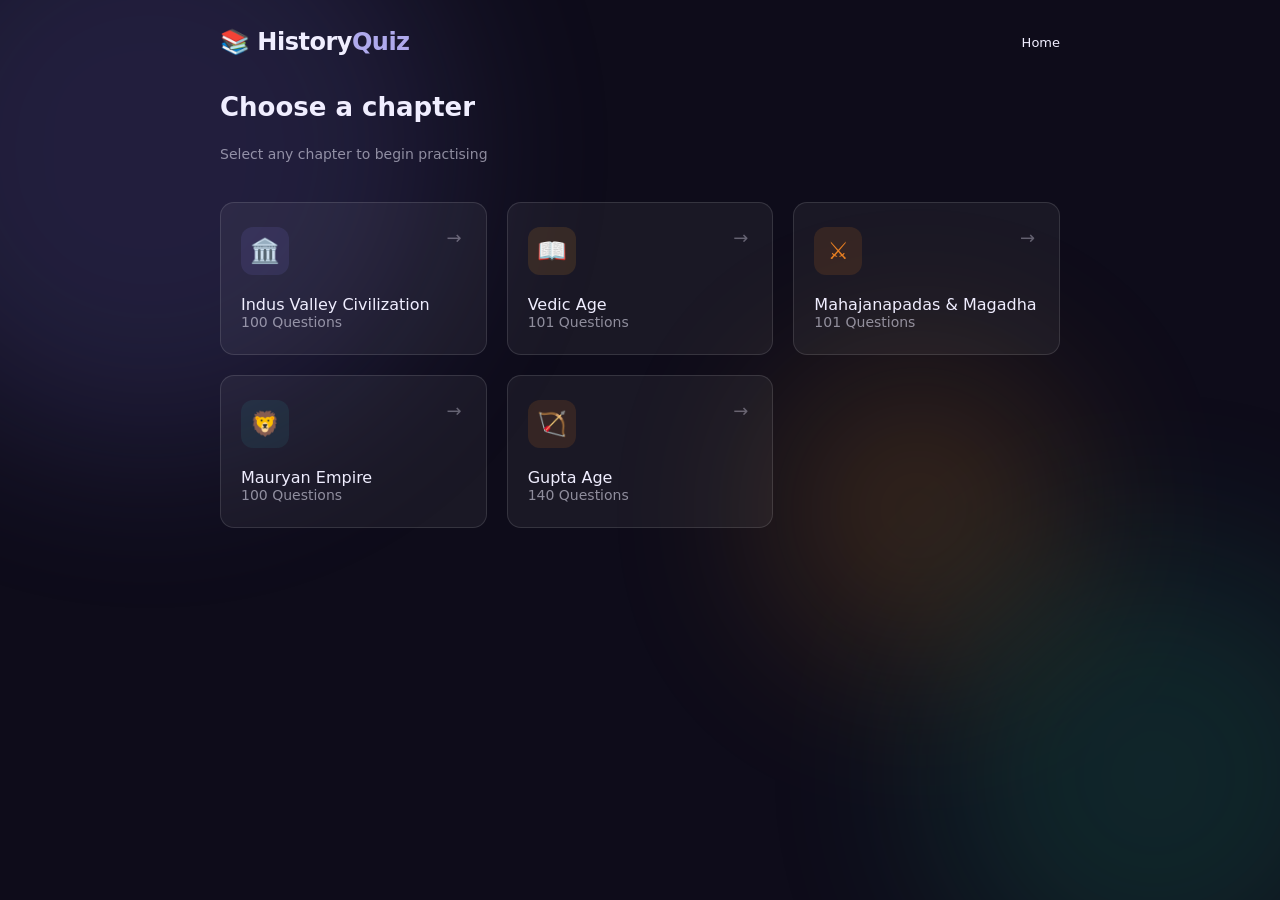
==== index.html @ 3f43bbb9 "Add files via upload" ====
<!DOCTYPE html>
<html lang="en">
<head>
    <meta charset="UTF-8">
    <meta name="viewport" content="width=device-width, initial-scale=1.0">
    <title>History Quiz — Class Notes</title>
    <!-- Link to your CSS file -->
    <link rel="stylesheet" href="style.css">
</head>
<body>
    <!-- Background Animated Blobs -->
    <div class="bg-blobs">
        <div class="blob blob1"></div>
        <div class="blob blob2"></div>
        <div class="blob blob3"></div>
    </div>

    <!-- Notification Toast -->
    <div class="toast" id="toast"></div>

    <div class="page">
        <nav>
            <div class="nav-brand">📚 History<span>Quiz</span></div>
            <div class="breadcrumb" id="breadcrumb"></div>
        </nav>


        <!-- SCREEN 1: Chapters -->
        <section id="screen-home">
            <div class="screen-title">Choose a chapter</div>
            <div class="screen-sub">Select any chapter to begin practising</div>
            <div class="chapter-grid" id="chapter-grid"></div>
        </section>

        <!-- SCREEN 2: Topics (Updated) -->
<section id="screen-topics" style="display:none">
    <button class="back-btn" onclick="goHome()">← Back to chapters</button>
    <div class="screen-title" id="chapter-title-display"></div>
    <div class="screen-sub" id="chapter-sub-display"></div>
    <div class="topic-grid" id="topic-grid"></div>
    
    <div class="select-actions">
        <!-- New Select All Button -->
        <button class="select-all-btn" id="sel-all-btn" onclick="toggleSelectAll()">Select all topics</button>
        <span class="sel-count" id="sel-count">0 topics selected</span>
        <button class="start-btn" id="start-btn" disabled onclick="startQuiz()">Start Quiz →</button>
    </div>
</section>

        <!-- SCREEN 3: Quiz -->
        <section id="screen-quiz" style="display:none">
            <div class="glass-card">
                <div class="progress-wrap">
                    <div class="progress-fill" id="prog"></div>
                </div>
                <div class="stats-row">
                    <div class="s-card">
                        <div class="s-label">Question</div>
                        <div class="s-val" id="sq-num">0/0</div>
                    </div>
                    <div class="s-card">
                <div class="s-label">Time</div>
                <div class="s-val" id="sq-timer">00:00</div>
                </div>
                    <div class="s-card">
                        <div class="s-label">Score</div>
                        <div class="s-val" id="sq-score">0</div>
                    </div>
                    <div class="s-card">
                        <div class="s-label">Streak 🔥</div>
                        <div class="s-val" id="sq-streak">0</div>
                    </div>
                    <div class="s-card">
                        <div class="s-label">Accuracy</div>
                        <div class="s-val" id="sq-acc">—</div>
                    </div>
                </div>
            </div>

            <div class="glass-card">
                <div class="q-topic-badge" id="qtopic"></div>
                <div class="q-num" id="qnum"></div>
                <div class="q-text" id="qtext"></div>
                <div class="opts-grid" id="opts"></div>
                <div class="quiz-actions">
                    <div class="feed" id="feed"></div>
                    <button class="next-btn" id="next-btn" disabled onclick="nextQ()">Next →</button>
                </div>
            </div>
        </section>

       <!-- SCREEN 4: Results (Updated) -->
<!-- SCREEN 4: Results (Updated with Gradient Support) -->
<section id="screen-result" style="display:none">
    <div class="glass-card" style="text-align:center">
        <div class="ring-wrap">
            <svg width="150" height="150" viewBox="0 0 150 150">
                <!-- IMPORTANT: The Gradient definition must be inside the SVG -->
                <defs>
                    <linearGradient id="ringGrad" x1="0%" y1="0%" x2="100%" y2="100%">
                        <stop offset="0%" style="stop-color:#1D9E75" /> 
                        <stop offset="50%" style="stop-color:#7F77DD" /> 
                        <stop offset="100%" style="stop-color:#378ADD" /> 
                    </linearGradient>
                </defs>
                <circle class="ring-bg" cx="75" cy="75" r="65"/>
                <!-- Ensure this ID matches your JS and CSS -->
                <circle id="ring-fill" cx="75" cy="75" r="65"/>
            </svg>
            <div id="score-big">0</div>
        </div>
        <div class="screen-title" id="res-label" style="font-size:20px; justify-content: center;"></div>
        <div id="res-grade-pill" class="grade-pill"></div>
        
        <div class="result-actions" style="display:flex; gap:10px; justify-content:center; margin-top:20px">
            <button class="start-btn" onclick="restartSameTopics()">🔄 Retry</button>
            <button class="start-btn secondary-btn" onclick="goHome()">🏠 Home</button>
        </div>
    </div>

    <!-- Mistakes Review Section -->
    <div id="review-container" class="glass-card" style="margin-top:20px; display:none;">
        <h3 style="margin-bottom:15px; color:var(--purple-light)">Mistakes Review</h3>
        <div id="review-list"></div>
    </div>
</section>
    </div>

    <!-- Your Javascript (Internal or external) -->
    <script src="script.js"></script>
</body>
</html>
---- style.css ----
/* 1. VARIABLES & RESET */
:root {
  --bg: #0e0c1a;
  --surface: rgba(255, 255, 255, 0.05);
  --surface2: rgba(255, 255, 255, 0.09);
  --border: rgba(255, 255, 255, 0.12);
  --border2: rgba(255, 255, 255, 0.22);
  --text: #f0eeff;
  --muted: rgba(240, 238, 255, 0.55);
  --hint: rgba(240, 238, 255, 0.35);
  --purple: #7F77DD;
  --purple-dark: #534AB7;
  --purple-light: #AFA9EC;
  --green: #639922;
  --green-light: #97C459;
  --red: #E24B4A;
  --red-light: #F09595;
  --teal: #1D9E75;
  --amber: #EF9F27;
  --radius: 14px;
  --radius-sm: 10px;
}

*, *::before, *::after {
  box-sizing: border-box;
  margin: 0;
  padding: 0;
}

body {
  font-family: 'Segoe UI', system-ui, Arial, sans-serif;
  background: var(--bg);
  color: var(--text);
  min-height: 100vh;
  overflow-x: hidden;
}

/* 2. ANIMATED BACKGROUND */
.bg-blobs {
  position: fixed;
  inset: 0;
  pointer-events: none;
  z-index: 0;
  overflow: hidden;
}

.blob {
  position: absolute;
  border-radius: 50%;
  filter: blur(90px);
  opacity: .18;
}

.blob1 { width: 600px; height: 600px; background: var(--purple); top: -150px; left: -150px; animation: b1 12s ease-in-out infinite; }
.blob2 { width: 450px; height: 450px; background: var(--teal); bottom: -100px; right: -100px; animation: b2 15s ease-in-out infinite; }
.blob3 { width: 300px; height: 300px; background: var(--amber); top: 40%; left: 60%; animation: b3 10s ease-in-out infinite; }

@keyframes b1 { 0%, 100% { transform: translate(0,0); } 50% { transform: translate(50px, 40px); } }
@keyframes b2 { 0%, 100% { transform: translate(0,0); } 50% { transform: translate(-40px, -50px); } }
@keyframes b3 { 0%, 100% { transform: translate(0,0); } 50% { transform: translate(-30px, 30px); } }

/* 3. LAYOUT & NAVIGATION */
.page {
  position: relative;
  z-index: 1;
  max-width: 880px;
  margin: 0 auto;
  padding: 28px 20px 80px;
}

nav {
  display: flex;
  align-items: center;
  justify-content: space-between;
  margin-bottom: 36px;
}

.nav-brand { 
  font-size: 24px; /* Increased from 20px */
  font-weight: 700; 
  color: var(--text); 
  letter-spacing: -0.5px; 
}
.nav-brand span { color: var(--purple-light); }

.breadcrumb { display: flex; align-items: center; gap: 6px; font-size: 13px; color: var(--muted); }
.breadcrumb .crumb { cursor: pointer; transition: color .15s; }
.breadcrumb .crumb:hover { color: var(--purple-light); }
.breadcrumb .crumb.active { color: var(--text); cursor: default; }

.back-btn { display: inline-flex; align-items: center; gap: 7px; font-size: 13px; color: var(--muted); cursor: pointer; margin-bottom: 24px; transition: color .15s; background: none; border: none; padding: 0; }
.back-btn:hover { color: var(--purple-light); }

/* 4. CARDS & GRIDS - Updated for image_5498b9.jpg styling */

/* Big Chapter Title Header */
.screen-title {
  font-size: 26px; 
  font-weight: 700;
  color: var(--text);
  margin-bottom: 24px;
  display: flex;
  align-items: center;
  gap: 12px;
}
.screen-sub {
  font-size: 14px;
  color: var(--muted);
  margin-bottom: 40px; /* Increased from 28px for better breathing room */
}

/* Grid layout for Chapters and Topics */
.chapter-grid, .topic-grid { 
  display: grid; 
  grid-template-columns: repeat(auto-fill, minmax(260px, 1fr)); 
  gap: 20px; 
}

/* Base Card Styling */
.chapter-card, .topic-card {
  background: var(--surface);
  border: 1px solid var(--border);
  border-radius: 14px;
  padding: 24px 20px;
  cursor: pointer;
  transition: all 0.2s ease;
  position: relative;
  display: flex;
  flex-direction: column;
  justify-content: flex-start;
  align-items: flex-start;
  min-height: 140px; /* Reduced height to make boxes smaller */
}

/* Interactive States */
.chapter-card:hover, .topic-card:hover { 
  background: var(--surface2); 
  border-color: var(--border2); 
  transform: translateY(-2px); 
}

.topic-card.selected { 
  border-color: var(--purple); 
  background: rgba(127, 119, 221, 0.15); 
}

/* Styled Container for Chapter Icons (Screen 1) */
.chapter-icon {
  width: 48px;
  height: 48px;
  border-radius: 12px;
  display: flex;
  align-items: center;
  justify-content: center;
  font-size: 24px;
  margin-bottom: 20px;
}

/* Typography for Topic Names (Screen 2) */
.topic-name {
  font-size: 18px; 
  font-weight: 600;
  color: var(--text);
  margin-bottom: 4px;
}

/* Typography for Question Counts */
.topic-count, .chapter-meta {
  font-size: 14px;
  color: var(--muted);
}

/* Top-Right Arrow for Chapter Cards */
.chapter-arrow {
  position: absolute;
  top: 24px;
  right: 24px;
  font-size: 18px;
  color: var(--hint);
  transition: transform 0.15s ease, color 0.15s ease;
}

.chapter-card:hover .chapter-arrow {
  transform: translateX(4px);
  color: var(--purple-light);
}

/* Glassmorphism Container for Stats & Results */
.glass-card {
  background: rgba(255, 255, 255, 0.07);
  backdrop-filter: blur(16px);
  -webkit-backdrop-filter: blur(16px);
  border: 1px solid rgba(255, 255, 255, 0.15);
  border-radius: 20px;
  padding: 28px;
  margin-bottom: 16px;
}

/* Removed the dot indicator to match the clean look in image_5498b9.jpg */
.topic-dot {
  display: none;
}

/* 5. QUIZ COMPONENTS & PROGRESS RING */

/* Container for the ring and centered score */
.ring-wrap {
  position: relative;
  width: 150px;
  height: 150px;
  margin: 0 auto 24px; /* Centered with bottom spacing */
}

/* Rotate SVG so progress starts at the top (12 o'clock) */
.ring-wrap svg {
  transform: rotate(-90deg);
}

/* The background (muted) circle - ensures no "black box" fill */
.ring-bg {
  fill: none;
  stroke: rgba(255, 255, 255, 0.1);
  stroke-width: 12;
}

/* The actual animated progress circle */
#ring-fill {
  fill: none;
  stroke: url(#ringGrad); /* Uses the gradient defined in your HTML */
  stroke-width: 12;
  stroke-linecap: round;
  /* Circumference for r=65 is ~408.3 */
  stroke-dasharray: 408;
  stroke-dashoffset: 408; 
  transition: stroke-dashoffset 1.2s cubic-bezier(0.4, 0, 0.2, 1);
}

/* Score number placed exactly in the center of the ring */
#score-big {
  position: absolute;
  top: 50%;
  left: 50%;
  transform: translate(-50%, -50%);
  font-size: 38px;
  font-weight: 800;
  color: #fff;
  text-shadow: 0 0 15px rgba(127, 119, 221, 0.4);
}

/* Grade Pill styling from the second image */
.grade-pill {
  display: inline-block;
  padding: 8px 24px;
  border-radius: 999px;
  font-size: 14px;
  font-weight: 700;
  margin-bottom: 28px;
  border: 1px solid transparent;
  transition: all 0.3s ease;
}

.grade-A { background: rgba(99, 153, 34, 0.2); color: var(--green-light); border-color: var(--green); }
.grade-B { background: rgba(127, 119, 221, 0.2); color: var(--purple-light); border-color: var(--purple); }
.grade-D { background: rgba(239, 159, 39, 0.2); color: var(--amber); border-color: var(--amber); }

/* Horizontal Progress Bar */
.progress-wrap { height: 8px; background: rgba(255, 255, 255, 0.1); border-radius: 6px; overflow: hidden; margin-bottom: 20px; }
.progress-fill { height: 100%; background: linear-gradient(90deg, var(--purple), var(--teal)); transition: width .5s cubic-bezier(.4,0,.2,1); }

/* Statistics Dashboard */
.stats-row { 
  display: grid; 
  /* auto-fit makes the 5 cards wrap naturally as the screen gets smaller */
  grid-template-columns: repeat(auto-fit, minmax(130px, 1fr)); 
  gap: 12px; 
  margin-bottom: 20px; 
}

.s-card { 
  background: rgba(255, 255, 255, 0.08); 
  border: 1px solid rgba(255, 255, 255, 0.1); 
  border-radius: 12px; 
  padding: 12px 8px; 
  text-align: center;
  display: flex;
  flex-direction: column;
  justify-content: center;
  min-height: 70px;
}

.s-label { 
  font-size: 10px; 
  color: var(--muted); 
  text-transform: uppercase; 
  letter-spacing: 0.05em;
  margin-bottom: 4px; 
}

.s-val { 
  font-size: 18px; 
  font-weight: 700; 
  color: #fff; 
}


/* Option Buttons Grid */
.opts-grid { display: grid; grid-template-columns: 1fr 1fr; gap: 12px; margin: 20px 0; }
.opt-btn {
  background: rgba(255, 255, 255, 0.07);
  border: 1px solid var(--border);
  border-radius: 14px;
  padding: 14px;
  font-size: 14px;
  color: var(--text);
  cursor: pointer;
  display: flex;
  align-items: flex-start;
  gap: 10px;
  transition: all .18s;
  text-align: left;
}

.opt-btn:hover { background: rgba(255, 255, 255, 0.12); border-color: var(--border2); }
.opt-btn.correct { background: rgba(99, 153, 34, 0.25); border-color: var(--green); }
.opt-btn.wrong { background: rgba(226, 75, 74, 0.22); border-color: var(--red); }
.opt-btn.reveal { background: rgba(99, 153, 34, 0.15); border-color: var(--green); animation: pulseGreen 0.5s ease; }

@keyframes pulseGreen { 0%{box-shadow:0 0 0 0 rgba(99,153,34,0.4)} 70%{box-shadow:0 0 0 10px rgba(99,153,34,0)} 100%{box-shadow:none} }
/* 6. BUTTONS & ACTIONS */
.select-actions { display: flex; align-items: center; gap: 12px; margin-top: 20px; flex-wrap: wrap; }
.select-all-btn { background: none; border: none; color: var(--purple-light); cursor: pointer; text-decoration: underline; font-size: 14px; }
.select-all-btn:hover { color: var(--text); }

.start-btn, .next-btn {
  background: linear-gradient(135deg, var(--purple), var(--purple-dark));
  color: #fff;
  border: none;
  border-radius: 12px;
  padding: 12px 32px;
  font-size: 14px;
  font-weight: 700;
  cursor: pointer;
  box-shadow: 0 4px 18px rgba(127, 119, 221, 0.3);
  transition: transform 0.15s, opacity 0.15s;
}

.start-btn:hover, .next-btn:hover { opacity: 0.9; transform: translateY(-1px); }
.start-btn:disabled, .next-btn:disabled { opacity: 0.35; cursor: default; transform: none; }
.secondary-btn { background: var(--surface2); box-shadow: none; border: 1px solid var(--border); }

/* 7. MISTAKES REVIEW */
#review-list { display: flex; flex-direction: column; gap: 12px; margin-top: 15px; }

.review-item {
    background: rgba(255, 255, 255, 0.05);
    border-radius: 12px;
    padding: 16px;
    border-left: 4px solid var(--red);
    text-align: left;
}

.review-q { font-weight: 600; margin-bottom: 8px; font-size: 15px; color: var(--text); }
.review-ans { font-size: 14px; color: var(--muted); }
.review-ans i { color: var(--red-light); text-decoration: line-through; font-style: normal; margin-right: 10px; }
.review-ans b { color: var(--green-light); font-weight: 600; }

/* 8. TOAST & RESPONSIVE */
/* 8. TOAST & RESPONSIVE - Optimized for 5-card stats */
.toast { 
  position: fixed; 
  top: 16px; 
  left: 50%; 
  transform: translateX(-50%); 
  background: linear-gradient(135deg, var(--purple), var(--teal)); 
  color: #fff; 
  padding: 10px 24px; 
  border-radius: 999px; 
  font-size: 14px; 
  font-weight: 600; 
  opacity: 0; 
  transition: opacity .3s; 
  z-index: 9999; 
}

/* Main Mobile Breakpoint */
@media (max-width: 600px) {
  /* Stack chapter and topic cards into one column for better readability */
  .chapter-grid, .topic-grid { 
    grid-template-columns: 1fr; 
  }

  /* Quiz options become one per row to prevent text overlap */
  .opts-grid { 
    grid-template-columns: 1fr; 
  }

  /* Quiz stats row: Becomes a 2-column grid. 
     With 5 cards, this creates two rows of 2 and one centered card at the bottom. */
  .stats-row { 
    grid-template-columns: repeat(2, 1fr); 
    gap: 8px;
  }
}

/* Extra Small Devices (e.g., Small Androids) */
@media (max-width: 380px) {
  .s-val { 
    font-size: 16px; 
  }
  .s-card {
    padding: 8px 4px;
    min-height: 60px;
  }
  .nav-brand {
    font-size: 20px;
  }
}
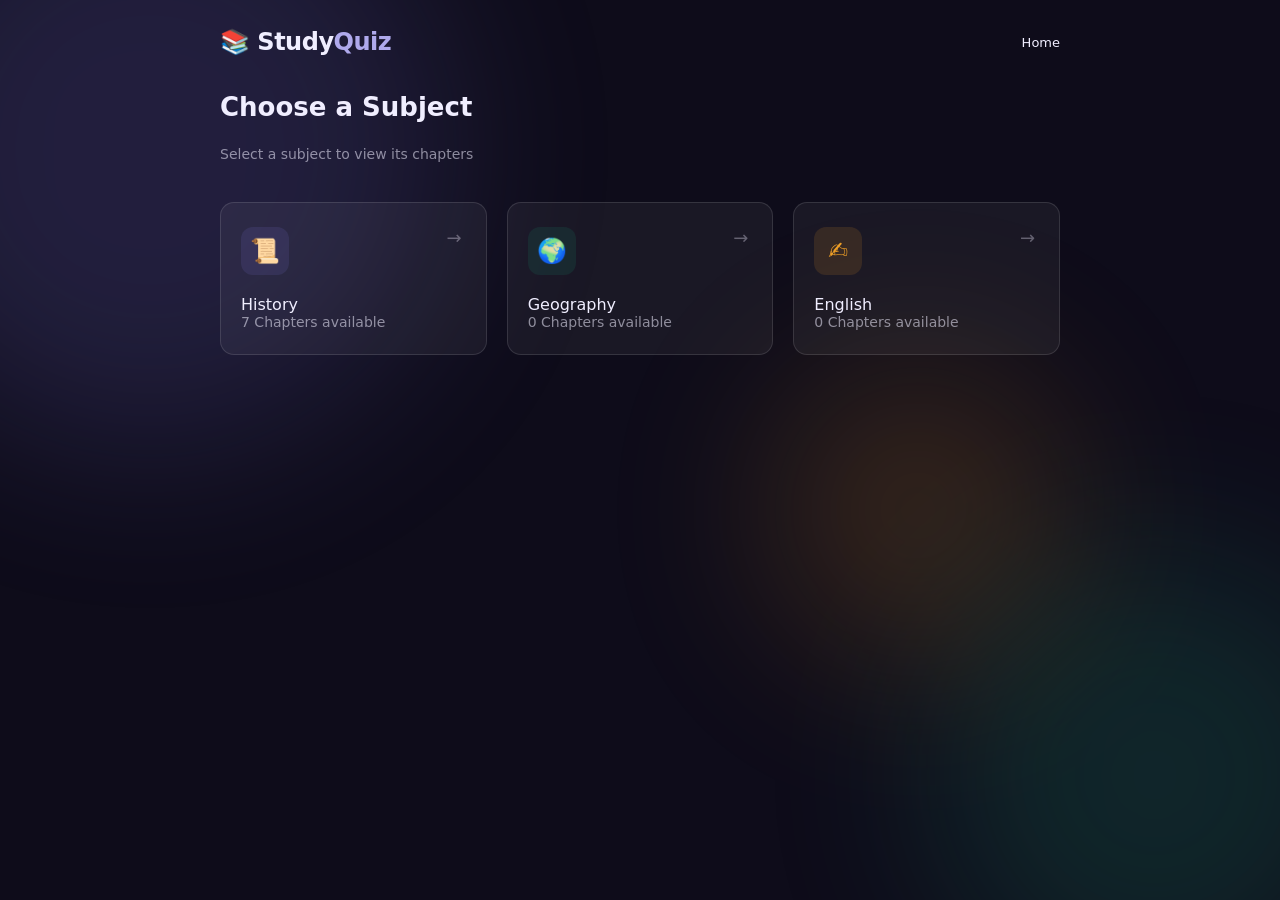
==== commit c9d8e3da: "Add files via upload" ====
--- a/index.html
+++ b/index.html
@@ -3,7 +3,7 @@
 <head>
     <meta charset="UTF-8">
     <meta name="viewport" content="width=device-width, initial-scale=1.0">
-    <title>History Quiz — Class Notes</title>
+    <title>Quiz — Class Notes</title>
     <!-- Link to your CSS file -->
     <link rel="stylesheet" href="style.css">
 </head>
@@ -19,14 +19,22 @@
     <div class="toast" id="toast"></div>
 
     <div class="page">
-        <nav>
-            <div class="nav-brand">📚 History<span>Quiz</span></div>
-            <div class="breadcrumb" id="breadcrumb"></div>
-        </nav>
+      <nav>
+    <div class="nav-brand" id="nav-title">📚 Study<span>Quiz</span></div>
+    <div class="breadcrumb" id="breadcrumb"></div>
+      </nav>
 
 
         <!-- SCREEN 1: Chapters -->
-        <section id="screen-home">
+
+       <section id="screen-subjects">
+            <div class="screen-title">Choose a Subject</div>
+            <div class="screen-sub">Select a subject to view its chapters</div>
+            <div class="chapter-grid" id="subject-grid"></div>
+        </section>
+
+        <section id="screen-home" style="display:none">
+            <button class="back-btn" onclick="goBackToSubjects()">← Back to subjects</button>
             <div class="screen-title">Choose a chapter</div>
             <div class="screen-sub">Select any chapter to begin practising</div>
             <div class="chapter-grid" id="chapter-grid"></div>
--- a/style.css
+++ b/style.css
@@ -416,3 +416,23 @@
   }
 }
 
+/* ==========================================================================
+   9. SUBJECT EXTENSION ADDITIONS
+   ========================================================================== */
+   
+/* Styles the empty state message beautifully if a subject has no chapters yet */
+.chapter-grid > .screen-sub {
+  grid-column: 1 / -1;
+  text-align: center;
+  padding: 40px 20px;
+  background: var(--surface);
+  border: 1px dashed var(--border);
+  border-radius: var(--radius);
+  color: var(--muted);
+  font-size: 15px;
+}
+
+/* Ensure the top navbar brand changes colors smoothly when updated via JS */
+.nav-brand {
+  transition: color 0.2s ease;
+}
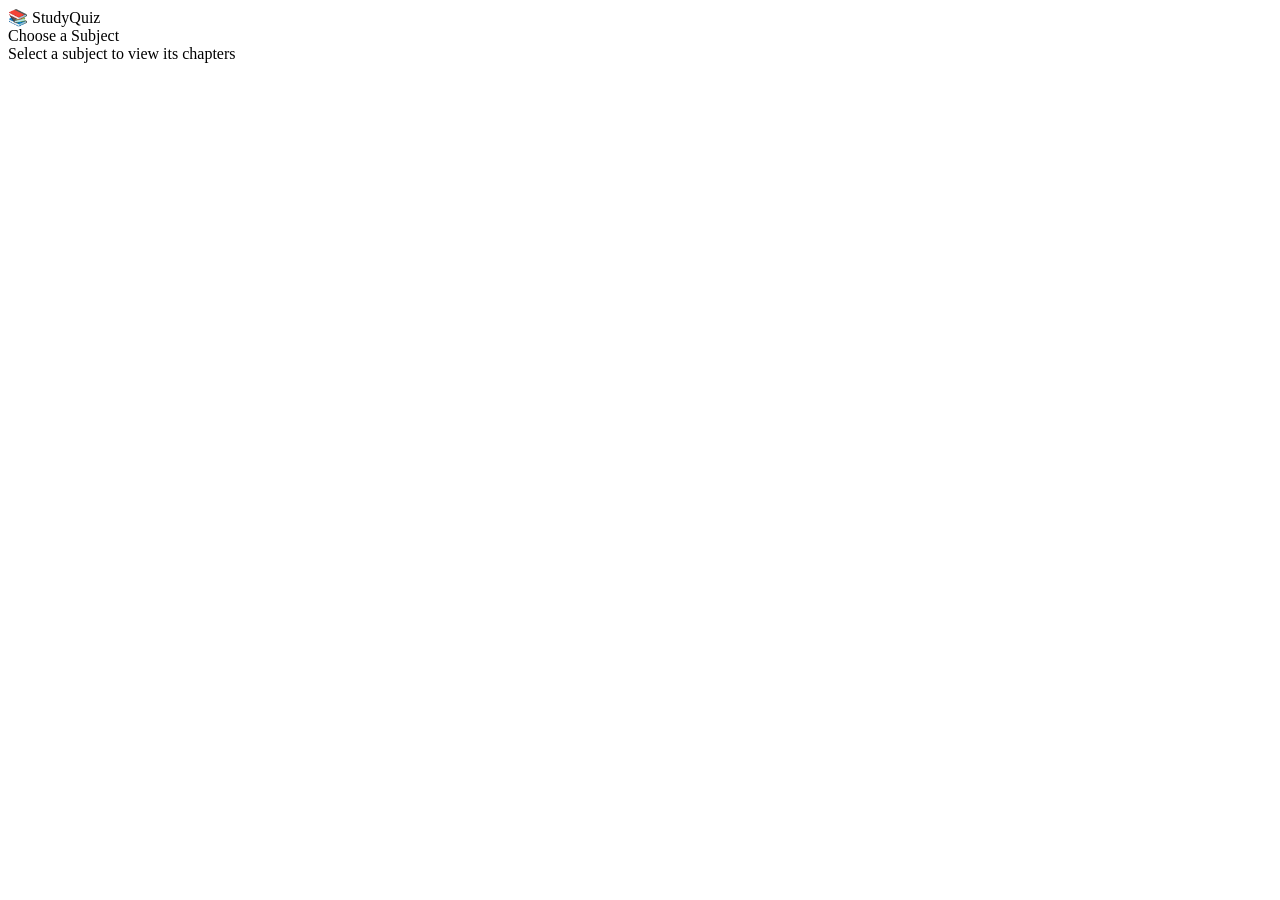
==== commit 17c87044: "Add files via upload" ====
--- a/index.html
+++ b/index.html
@@ -5,7 +5,7 @@
     <meta name="viewport" content="width=device-width, initial-scale=1.0">
     <title>Quiz — Class Notes</title>
     <!-- Link to your CSS file -->
-    <link rel="stylesheet" href="style.css">
+    <link rel="stylesheet" href="style2(sreya).css">
 </head>
 <body>
     <!-- Background Animated Blobs -->
@@ -135,6 +135,6 @@
     </div>
 
     <!-- Your Javascript (Internal or external) -->
-    <script src="script.js"></script>
+    <script src="script2(sreya).js"></script>
 </body>
 </html>
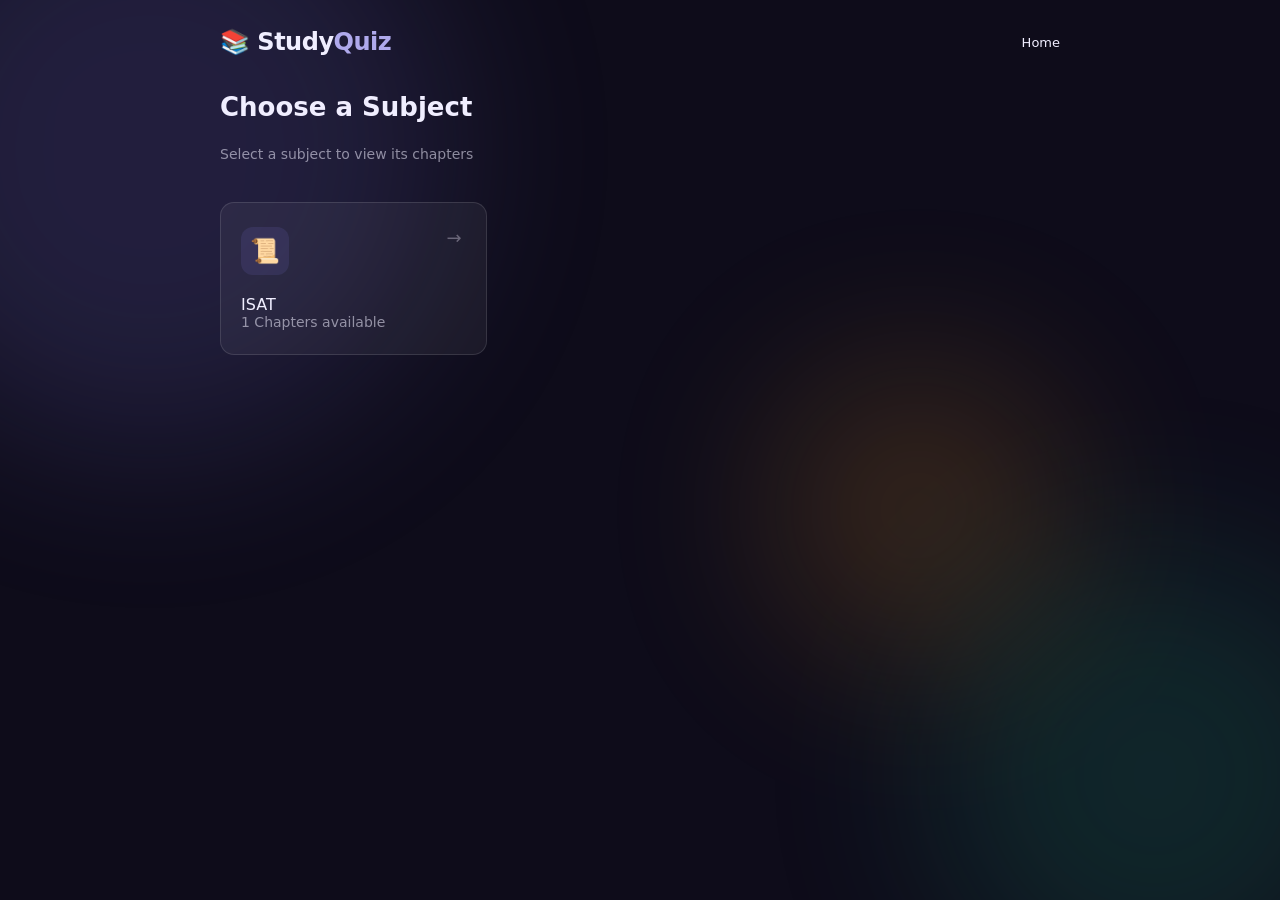
==== commit 2223dbaa: "Add files via upload" ====
--- a/index.html
+++ b/index.html
@@ -5,7 +5,7 @@
     <meta name="viewport" content="width=device-width, initial-scale=1.0">
     <title>Quiz — Class Notes</title>
     <!-- Link to your CSS file -->
-    <link rel="stylesheet" href="style2(sreya).css">
+    <link rel="stylesheet" href="./style.css">
 </head>
 <body>
     <!-- Background Animated Blobs -->
@@ -135,6 +135,6 @@
     </div>
 
     <!-- Your Javascript (Internal or external) -->
-    <script src="script2(sreya).js"></script>
+    <script src="./script.js"></script>
 </body>
 </html>
--- a/style.css
+++ b/style.css
@@ -0,0 +1,438 @@
+/* 1. VARIABLES & RESET */
+:root {
+  --bg: #0e0c1a;
+  --surface: rgba(255, 255, 255, 0.05);
+  --surface2: rgba(255, 255, 255, 0.09);
+  --border: rgba(255, 255, 255, 0.12);
+  --border2: rgba(255, 255, 255, 0.22);
+  --text: #f0eeff;
+  --muted: rgba(240, 238, 255, 0.55);
+  --hint: rgba(240, 238, 255, 0.35);
+  --purple: #7F77DD;
+  --purple-dark: #534AB7;
+  --purple-light: #AFA9EC;
+  --green: #639922;
+  --green-light: #97C459;
+  --red: #E24B4A;
+  --red-light: #F09595;
+  --teal: #1D9E75;
+  --amber: #EF9F27;
+  --radius: 14px;
+  --radius-sm: 10px;
+}
+
+*, *::before, *::after {
+  box-sizing: border-box;
+  margin: 0;
+  padding: 0;
+}
+
+body {
+  font-family: 'Segoe UI', system-ui, Arial, sans-serif;
+  background: var(--bg);
+  color: var(--text);
+  min-height: 100vh;
+  overflow-x: hidden;
+}
+
+/* 2. ANIMATED BACKGROUND */
+.bg-blobs {
+  position: fixed;
+  inset: 0;
+  pointer-events: none;
+  z-index: 0;
+  overflow: hidden;
+}
+
+.blob {
+  position: absolute;
+  border-radius: 50%;
+  filter: blur(90px);
+  opacity: .18;
+}
+
+.blob1 { width: 600px; height: 600px; background: var(--purple); top: -150px; left: -150px; animation: b1 12s ease-in-out infinite; }
+.blob2 { width: 450px; height: 450px; background: var(--teal); bottom: -100px; right: -100px; animation: b2 15s ease-in-out infinite; }
+.blob3 { width: 300px; height: 300px; background: var(--amber); top: 40%; left: 60%; animation: b3 10s ease-in-out infinite; }
+
+@keyframes b1 { 0%, 100% { transform: translate(0,0); } 50% { transform: translate(50px, 40px); } }
+@keyframes b2 { 0%, 100% { transform: translate(0,0); } 50% { transform: translate(-40px, -50px); } }
+@keyframes b3 { 0%, 100% { transform: translate(0,0); } 50% { transform: translate(-30px, 30px); } }
+
+/* 3. LAYOUT & NAVIGATION */
+.page {
+  position: relative;
+  z-index: 1;
+  max-width: 880px;
+  margin: 0 auto;
+  padding: 28px 20px 80px;
+}
+
+nav {
+  display: flex;
+  align-items: center;
+  justify-content: space-between;
+  margin-bottom: 36px;
+}
+
+.nav-brand { 
+  font-size: 24px; /* Increased from 20px */
+  font-weight: 700; 
+  color: var(--text); 
+  letter-spacing: -0.5px; 
+}
+.nav-brand span { color: var(--purple-light); }
+
+.breadcrumb { display: flex; align-items: center; gap: 6px; font-size: 13px; color: var(--muted); }
+.breadcrumb .crumb { cursor: pointer; transition: color .15s; }
+.breadcrumb .crumb:hover { color: var(--purple-light); }
+.breadcrumb .crumb.active { color: var(--text); cursor: default; }
+
+.back-btn { display: inline-flex; align-items: center; gap: 7px; font-size: 13px; color: var(--muted); cursor: pointer; margin-bottom: 24px; transition: color .15s; background: none; border: none; padding: 0; }
+.back-btn:hover { color: var(--purple-light); }
+
+/* 4. CARDS & GRIDS - Updated for image_5498b9.jpg styling */
+
+/* Big Chapter Title Header */
+.screen-title {
+  font-size: 26px; 
+  font-weight: 700;
+  color: var(--text);
+  margin-bottom: 24px;
+  display: flex;
+  align-items: center;
+  gap: 12px;
+}
+.screen-sub {
+  font-size: 14px;
+  color: var(--muted);
+  margin-bottom: 40px; /* Increased from 28px for better breathing room */
+}
+
+/* Grid layout for Chapters and Topics */
+.chapter-grid, .topic-grid { 
+  display: grid; 
+  grid-template-columns: repeat(auto-fill, minmax(260px, 1fr)); 
+  gap: 20px; 
+}
+
+/* Base Card Styling */
+.chapter-card, .topic-card {
+  background: var(--surface);
+  border: 1px solid var(--border);
+  border-radius: 14px;
+  padding: 24px 20px;
+  cursor: pointer;
+  transition: all 0.2s ease;
+  position: relative;
+  display: flex;
+  flex-direction: column;
+  justify-content: flex-start;
+  align-items: flex-start;
+  min-height: 140px; /* Reduced height to make boxes smaller */
+}
+
+/* Interactive States */
+.chapter-card:hover, .topic-card:hover { 
+  background: var(--surface2); 
+  border-color: var(--border2); 
+  transform: translateY(-2px); 
+}
+
+.topic-card.selected { 
+  border-color: var(--purple); 
+  background: rgba(127, 119, 221, 0.15); 
+}
+
+/* Styled Container for Chapter Icons (Screen 1) */
+.chapter-icon {
+  width: 48px;
+  height: 48px;
+  border-radius: 12px;
+  display: flex;
+  align-items: center;
+  justify-content: center;
+  font-size: 24px;
+  margin-bottom: 20px;
+}
+
+/* Typography for Topic Names (Screen 2) */
+.topic-name {
+  font-size: 18px; 
+  font-weight: 600;
+  color: var(--text);
+  margin-bottom: 4px;
+}
+
+/* Typography for Question Counts */
+.topic-count, .chapter-meta {
+  font-size: 14px;
+  color: var(--muted);
+}
+
+/* Top-Right Arrow for Chapter Cards */
+.chapter-arrow {
+  position: absolute;
+  top: 24px;
+  right: 24px;
+  font-size: 18px;
+  color: var(--hint);
+  transition: transform 0.15s ease, color 0.15s ease;
+}
+
+.chapter-card:hover .chapter-arrow {
+  transform: translateX(4px);
+  color: var(--purple-light);
+}
+
+/* Glassmorphism Container for Stats & Results */
+.glass-card {
+  background: rgba(255, 255, 255, 0.07);
+  backdrop-filter: blur(16px);
+  -webkit-backdrop-filter: blur(16px);
+  border: 1px solid rgba(255, 255, 255, 0.15);
+  border-radius: 20px;
+  padding: 28px;
+  margin-bottom: 16px;
+}
+
+/* Removed the dot indicator to match the clean look in image_5498b9.jpg */
+.topic-dot {
+  display: none;
+}
+
+/* 5. QUIZ COMPONENTS & PROGRESS RING */
+
+/* Container for the ring and centered score */
+.ring-wrap {
+  position: relative;
+  width: 150px;
+  height: 150px;
+  margin: 0 auto 24px; /* Centered with bottom spacing */
+}
+
+/* Rotate SVG so progress starts at the top (12 o'clock) */
+.ring-wrap svg {
+  transform: rotate(-90deg);
+}
+
+/* The background (muted) circle - ensures no "black box" fill */
+.ring-bg {
+  fill: none;
+  stroke: rgba(255, 255, 255, 0.1);
+  stroke-width: 12;
+}
+
+/* The actual animated progress circle */
+#ring-fill {
+  fill: none;
+  stroke: url(#ringGrad); /* Uses the gradient defined in your HTML */
+  stroke-width: 12;
+  stroke-linecap: round;
+  /* Circumference for r=65 is ~408.3 */
+  stroke-dasharray: 408;
+  stroke-dashoffset: 408; 
+  transition: stroke-dashoffset 1.2s cubic-bezier(0.4, 0, 0.2, 1);
+}
+
+/* Score number placed exactly in the center of the ring */
+#score-big {
+  position: absolute;
+  top: 50%;
+  left: 50%;
+  transform: translate(-50%, -50%);
+  font-size: 38px;
+  font-weight: 800;
+  color: #fff;
+  text-shadow: 0 0 15px rgba(127, 119, 221, 0.4);
+}
+
+/* Grade Pill styling from the second image */
+.grade-pill {
+  display: inline-block;
+  padding: 8px 24px;
+  border-radius: 999px;
+  font-size: 14px;
+  font-weight: 700;
+  margin-bottom: 28px;
+  border: 1px solid transparent;
+  transition: all 0.3s ease;
+}
+
+.grade-A { background: rgba(99, 153, 34, 0.2); color: var(--green-light); border-color: var(--green); }
+.grade-B { background: rgba(127, 119, 221, 0.2); color: var(--purple-light); border-color: var(--purple); }
+.grade-D { background: rgba(239, 159, 39, 0.2); color: var(--amber); border-color: var(--amber); }
+
+/* Horizontal Progress Bar */
+.progress-wrap { height: 8px; background: rgba(255, 255, 255, 0.1); border-radius: 6px; overflow: hidden; margin-bottom: 20px; }
+.progress-fill { height: 100%; background: linear-gradient(90deg, var(--purple), var(--teal)); transition: width .5s cubic-bezier(.4,0,.2,1); }
+
+/* Statistics Dashboard */
+.stats-row { 
+  display: grid; 
+  /* auto-fit makes the 5 cards wrap naturally as the screen gets smaller */
+  grid-template-columns: repeat(auto-fit, minmax(130px, 1fr)); 
+  gap: 12px; 
+  margin-bottom: 20px; 
+}
+
+.s-card { 
+  background: rgba(255, 255, 255, 0.08); 
+  border: 1px solid rgba(255, 255, 255, 0.1); 
+  border-radius: 12px; 
+  padding: 12px 8px; 
+  text-align: center;
+  display: flex;
+  flex-direction: column;
+  justify-content: center;
+  min-height: 70px;
+}
+
+.s-label { 
+  font-size: 10px; 
+  color: var(--muted); 
+  text-transform: uppercase; 
+  letter-spacing: 0.05em;
+  margin-bottom: 4px; 
+}
+
+.s-val { 
+  font-size: 18px; 
+  font-weight: 700; 
+  color: #fff; 
+}
+
+
+/* Option Buttons Grid */
+.opts-grid { display: grid; grid-template-columns: 1fr 1fr; gap: 12px; margin: 20px 0; }
+.opt-btn {
+  background: rgba(255, 255, 255, 0.07);
+  border: 1px solid var(--border);
+  border-radius: 14px;
+  padding: 14px;
+  font-size: 14px;
+  color: var(--text);
+  cursor: pointer;
+  display: flex;
+  align-items: flex-start;
+  gap: 10px;
+  transition: all .18s;
+  text-align: left;
+}
+
+.opt-btn:hover { background: rgba(255, 255, 255, 0.12); border-color: var(--border2); }
+.opt-btn.correct { background: rgba(99, 153, 34, 0.25); border-color: var(--green); }
+.opt-btn.wrong { background: rgba(226, 75, 74, 0.22); border-color: var(--red); }
+.opt-btn.reveal { background: rgba(99, 153, 34, 0.15); border-color: var(--green); animation: pulseGreen 0.5s ease; }
+
+@keyframes pulseGreen { 0%{box-shadow:0 0 0 0 rgba(99,153,34,0.4)} 70%{box-shadow:0 0 0 10px rgba(99,153,34,0)} 100%{box-shadow:none} }
+/* 6. BUTTONS & ACTIONS */
+.select-actions { display: flex; align-items: center; gap: 12px; margin-top: 20px; flex-wrap: wrap; }
+.select-all-btn { background: none; border: none; color: var(--purple-light); cursor: pointer; text-decoration: underline; font-size: 14px; }
+.select-all-btn:hover { color: var(--text); }
+
+.start-btn, .next-btn {
+  background: linear-gradient(135deg, var(--purple), var(--purple-dark));
+  color: #fff;
+  border: none;
+  border-radius: 12px;
+  padding: 12px 32px;
+  font-size: 14px;
+  font-weight: 700;
+  cursor: pointer;
+  box-shadow: 0 4px 18px rgba(127, 119, 221, 0.3);
+  transition: transform 0.15s, opacity 0.15s;
+}
+
+.start-btn:hover, .next-btn:hover { opacity: 0.9; transform: translateY(-1px); }
+.start-btn:disabled, .next-btn:disabled { opacity: 0.35; cursor: default; transform: none; }
+.secondary-btn { background: var(--surface2); box-shadow: none; border: 1px solid var(--border); }
+
+/* 7. MISTAKES REVIEW */
+#review-list { display: flex; flex-direction: column; gap: 12px; margin-top: 15px; }
+
+.review-item {
+    background: rgba(255, 255, 255, 0.05);
+    border-radius: 12px;
+    padding: 16px;
+    border-left: 4px solid var(--red);
+    text-align: left;
+}
+
+.review-q { font-weight: 600; margin-bottom: 8px; font-size: 15px; color: var(--text); }
+.review-ans { font-size: 14px; color: var(--muted); }
+.review-ans i { color: var(--red-light); text-decoration: line-through; font-style: normal; margin-right: 10px; }
+.review-ans b { color: var(--green-light); font-weight: 600; }
+
+/* 8. TOAST & RESPONSIVE */
+/* 8. TOAST & RESPONSIVE - Optimized for 5-card stats */
+.toast { 
+  position: fixed; 
+  top: 16px; 
+  left: 50%; 
+  transform: translateX(-50%); 
+  background: linear-gradient(135deg, var(--purple), var(--teal)); 
+  color: #fff; 
+  padding: 10px 24px; 
+  border-radius: 999px; 
+  font-size: 14px; 
+  font-weight: 600; 
+  opacity: 0; 
+  transition: opacity .3s; 
+  z-index: 9999; 
+}
+
+/* Main Mobile Breakpoint */
+@media (max-width: 600px) {
+  /* Stack chapter and topic cards into one column for better readability */
+  .chapter-grid, .topic-grid { 
+    grid-template-columns: 1fr; 
+  }
+
+  /* Quiz options become one per row to prevent text overlap */
+  .opts-grid { 
+    grid-template-columns: 1fr; 
+  }
+
+  /* Quiz stats row: Becomes a 2-column grid. 
+     With 5 cards, this creates two rows of 2 and one centered card at the bottom. */
+  .stats-row { 
+    grid-template-columns: repeat(2, 1fr); 
+    gap: 8px;
+  }
+}
+
+/* Extra Small Devices (e.g., Small Androids) */
+@media (max-width: 380px) {
+  .s-val { 
+    font-size: 16px; 
+  }
+  .s-card {
+    padding: 8px 4px;
+    min-height: 60px;
+  }
+  .nav-brand {
+    font-size: 20px;
+  }
+}
+
+/* ==========================================================================
+   9. SUBJECT EXTENSION ADDITIONS
+   ========================================================================== */
+   
+/* Styles the empty state message beautifully if a subject has no chapters yet */
+.chapter-grid > .screen-sub {
+  grid-column: 1 / -1;
+  text-align: center;
+  padding: 40px 20px;
+  background: var(--surface);
+  border: 1px dashed var(--border);
+  border-radius: var(--radius);
+  color: var(--muted);
+  font-size: 15px;
+}
+
+/* Ensure the top navbar brand changes colors smoothly when updated via JS */
+.nav-brand {
+  transition: color 0.2s ease;
+}
